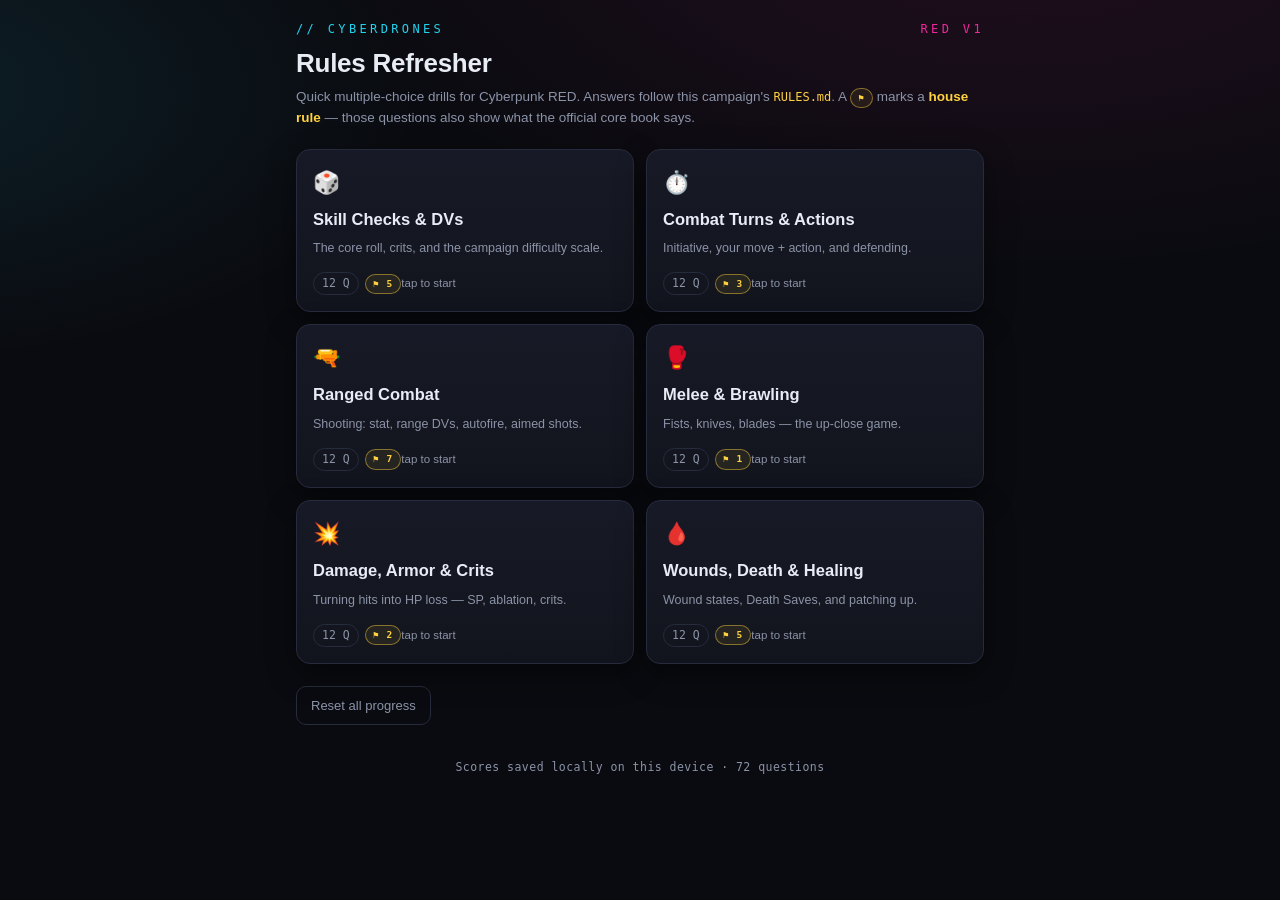
==== rules-refresher/index.html @ 3618ac11 "Add Cyberpunk RED rules refresher quiz; annotate RULES.md with official vs house rules - New rules-r" ====
<!DOCTYPE html>
<html lang="en">
<head>
<meta charset="utf-8">
<meta name="viewport" content="width=device-width, initial-scale=1, viewport-fit=cover">
<title>Cyberdrones — RED Rules Refresher</title>
<style>
  :root{
    --bg:#0a0b10; --panel:#12141d; --panel2:#171a26; --ink:#e8ecf4;
    --dim:#8b93a7; --line:#262b3d; --cyan:#22d3ee; --mag:#f0289b;
    --yellow:#ffd23f; --green:#33e39f; --red:#ff5470;
    --shadow:0 10px 30px rgba(0,0,0,.45);
  }
  *{box-sizing:border-box}
  html,body{margin:0;padding:0}
  body{
    background:
      radial-gradient(1200px 600px at 80% -10%, rgba(240,40,155,.10), transparent 60%),
      radial-gradient(1000px 500px at -10% 10%, rgba(34,211,238,.10), transparent 55%),
      var(--bg);
    color:var(--ink);
    font-family:-apple-system,BlinkMacSystemFont,"Segoe UI",Roboto,Helvetica,Arial,sans-serif;
    line-height:1.5; -webkit-font-smoothing:antialiased;
    min-height:100vh;
    padding:env(safe-area-inset-top) env(safe-area-inset-right) env(safe-area-inset-bottom) env(safe-area-inset-left);
  }
  .wrap{max-width:720px;margin:0 auto;padding:20px 16px 48px}
  header.top{display:flex;align-items:baseline;justify-content:space-between;gap:12px;margin-bottom:6px}
  .brand{font-family:"SF Mono",ui-monospace,Menlo,Consolas,monospace;
    font-size:12px;letter-spacing:.28em;text-transform:uppercase;color:var(--cyan)}
  h1{font-size:26px;margin:2px 0 4px;letter-spacing:-.01em}
  .sub{color:var(--dim);font-size:13.5px;margin:0 0 20px}
  .sub code{color:var(--yellow);font-family:"SF Mono",ui-monospace,Menlo,monospace;font-size:12px}

  /* category grid */
  .grid{display:grid;grid-template-columns:1fr 1fr;gap:12px}
  @media (max-width:520px){.grid{grid-template-columns:1fr}}
  .card{
    background:linear-gradient(180deg,var(--panel2),var(--panel));
    border:1px solid var(--line);border-radius:14px;padding:16px;
    cursor:pointer;text-align:left;color:inherit;font:inherit;
    transition:border-color .15s ease, transform .06s ease;
    display:flex;flex-direction:column;gap:8px;box-shadow:var(--shadow);
    position:relative;overflow:hidden;
  }
  .card:hover{border-color:var(--cyan)}
  .card:active{transform:translateY(1px)}
  .card .em{font-size:22px}
  .card h3{margin:0;font-size:16.5px}
  .card p{margin:0;color:var(--dim);font-size:12.5px}
  .card .meta{margin-top:auto;display:flex;align-items:center;justify-content:space-between;
    font-size:11.5px;color:var(--dim);padding-top:6px}
  .badge{font-family:"SF Mono",ui-monospace,Menlo,monospace;padding:2px 8px;border-radius:999px;
    border:1px solid var(--line);color:var(--dim)}
  .badge.good{color:var(--green);border-color:rgba(51,227,159,.4)}
  .badge.mid{color:var(--yellow);border-color:rgba(255,210,63,.4)}
  .badge.low{color:var(--red);border-color:rgba(255,84,112,.4)}

  .rowbtns{display:flex;gap:10px;flex-wrap:wrap;margin-top:22px}
  button.ghost{
    background:transparent;border:1px solid var(--line);color:var(--dim);
    padding:9px 14px;border-radius:10px;font:inherit;font-size:13px;cursor:pointer}
  button.ghost:hover{border-color:var(--red);color:var(--red)}

  /* quiz */
  .qbar{display:flex;align-items:center;gap:12px;margin-bottom:14px}
  .back{background:transparent;border:1px solid var(--line);color:var(--dim);
    border-radius:10px;padding:7px 12px;font:inherit;font-size:13px;cursor:pointer}
  .back:hover{border-color:var(--cyan);color:var(--cyan)}
  .progress{flex:1;height:8px;background:var(--panel);border:1px solid var(--line);
    border-radius:999px;overflow:hidden}
  .progress > i{display:block;height:100%;width:0;
    background:linear-gradient(90deg,var(--cyan),var(--mag));transition:width .25s ease}
  .count{font-family:"SF Mono",ui-monospace,Menlo,monospace;font-size:12px;color:var(--dim);min-width:44px;text-align:right}

  .qcat{font-family:"SF Mono",ui-monospace,Menlo,monospace;font-size:11px;letter-spacing:.2em;
    text-transform:uppercase;color:var(--mag);margin-bottom:8px}
  .qtext{font-size:19px;font-weight:600;margin:0 0 18px;line-height:1.4}
  .hr-badge{display:inline-flex;align-items:center;gap:5px;font-family:"SF Mono",ui-monospace,Menlo,monospace;
    font-size:10.5px;letter-spacing:.12em;text-transform:uppercase;color:var(--yellow);
    border:1px solid rgba(255,210,63,.45);background:rgba(255,210,63,.08);
    padding:3px 9px;border-radius:999px;margin:0 0 14px;font-weight:700}
  .hr-badge.mini{font-size:9.5px;padding:2px 7px;margin:0}

  .choices{display:flex;flex-direction:column;gap:10px}
  .choice{
    background:var(--panel);border:1px solid var(--line);border-radius:12px;
    padding:14px 16px;font:inherit;font-size:15px;color:var(--ink);text-align:left;
    cursor:pointer;display:flex;gap:12px;align-items:flex-start;
    transition:border-color .12s ease,background .12s ease}
  .choice:hover:not(:disabled){border-color:var(--cyan)}
  .choice:disabled{cursor:default}
  .choice .key{font-family:"SF Mono",ui-monospace,Menlo,monospace;font-size:13px;color:var(--dim);
    border:1px solid var(--line);border-radius:6px;min-width:24px;height:24px;
    display:flex;align-items:center;justify-content:center;flex:none;margin-top:1px}
  .choice.correct{border-color:var(--green);background:rgba(51,227,159,.10)}
  .choice.correct .key{border-color:var(--green);color:var(--green)}
  .choice.wrong{border-color:var(--red);background:rgba(255,84,112,.10)}
  .choice.wrong .key{border-color:var(--red);color:var(--red)}
  .choice.correct .mark,.choice.wrong .mark{margin-left:auto;font-weight:700}
  .choice.correct .mark{color:var(--green)}
  .choice.wrong .mark{color:var(--red)}

  .why{margin-top:16px;border:1px solid var(--line);border-left:3px solid var(--cyan);
    background:var(--panel);border-radius:10px;padding:13px 15px;font-size:14px;
    opacity:0;max-height:0;overflow:hidden;transition:opacity .2s ease}
  .why.show{opacity:1;max-height:400px}
  .why b{color:var(--cyan);font-family:"SF Mono",ui-monospace,Menlo,monospace;
    font-size:11px;letter-spacing:.16em;text-transform:uppercase;display:block;margin-bottom:4px}
  .why.miss{border-left-color:var(--red)}
  .why.miss b{color:var(--red)}
  .why .official{display:block;margin-top:10px;padding-top:10px;border-top:1px dashed var(--line);
    color:var(--dim);font-size:13px}
  .why .official b{display:inline;color:var(--yellow);font-family:"SF Mono",ui-monospace,Menlo,monospace;
    font-size:11px;letter-spacing:.12em;text-transform:uppercase;margin:0}
  .why .official b::before{content:"📖 "}

  .next{margin-top:18px;display:flex;justify-content:flex-end}
  .next button{background:linear-gradient(90deg,var(--cyan),var(--mag));border:none;color:#04060a;
    font:inherit;font-weight:700;font-size:15px;padding:12px 22px;border-radius:11px;cursor:pointer;
    opacity:0;pointer-events:none;transition:opacity .2s ease}
  .next button.show{opacity:1;pointer-events:auto}

  /* results */
  .result{text-align:center;padding:24px 8px}
  .score{font-family:"SF Mono",ui-monospace,Menlo,monospace;font-size:64px;font-weight:700;
    line-height:1;margin:10px 0}
  .score small{font-size:24px;color:var(--dim)}
  .verdict{font-size:18px;margin:6px 0 4px}
  .resnote{color:var(--dim);font-size:13.5px;margin-bottom:22px}
  .result .rowbtns{justify-content:center}
  .result button.primary{background:linear-gradient(90deg,var(--cyan),var(--mag));border:none;
    color:#04060a;font-weight:700}
  footer{color:var(--dim);font-size:11.5px;text-align:center;margin-top:34px;
    font-family:"SF Mono",ui-monospace,Menlo,monospace;letter-spacing:.04em}
</style>
</head>
<body>
<div class="wrap" id="app"></div>

<script>
/* ============================================================
   Cyberpunk RED — Rules Refresher
   All answers sourced from this repo's RULES.md (the campaign's
   house-ruled quick reference), NOT the official core book.
   Where the table differs from the book, the reasoning says so.
   ============================================================ */

const QUIZ = [
  {
    id:"skills", name:"Skill Checks & DVs", em:"🎲",
    blurb:"The core roll, crits, and the campaign difficulty scale.",
    questions:[
      {q:"What's the core formula for a skill check?",
       choices:["1d10 + STAT + SKILL vs. DV","1d20 + SKILL vs. DV","2d6 + STAT vs. DV","1d10 × SKILL vs. DV"],
       answer:0, why:"Every non-combat check is 1d10 plus the relevant STAT plus the SKILL, compared to a target Difficulty Value."},
      {q:"You roll a natural 10 on the d10. What happens?",
       choices:["Roll another d10 and ADD it (it can keep chaining)","Auto-success, stop rolling","Roll another d10 and take the higher","Nothing special — 10 is just 10"],
       answer:0, why:"A natural 10 explodes: roll again and add. If that's also a 10, keep going."},
      {q:"You roll a natural 1 on the d10. What happens?",
       choices:["Roll another d10 and SUBTRACT it (a critical failure)","Auto-fail, no matter the total","Reroll the whole check","Roll another d10 and add it"],
       answer:0, why:"A natural 1 is a critical failure: roll again and subtract. It also chains on another 1."},
      {q:"In this campaign, what DV is a routine professional / 'Standard' task?",
       choices:["13","9","15","11"],
       answer:0, why:"The campaign scale puts Standard at DV 13 (awareness in a crowd, a routine pro task).", house:true, official:"Book ladder: 13 Everyday · 15 Difficult · 17 Professional · 21 Heroic · 24 Incredible. This table uses its own compressed 11–19 scale (13/15/17 happen to line up)."},
      {q:"What DV does the campaign use for an 'Easy' task like hailing a cab?",
       choices:["11","9","13","10"],
       answer:0, why:"Easy is DV 11 on the campaign scale (the book's ladder is different — this table starts at 11).", house:true, official:"Book ladder: 13 Everyday · 15 Difficult · 17 Professional · 21 Heroic · 24 Incredible. There is no DV 11 in the book — this table's 11–19 scale is house."},
      {q:"'Very Hard' — spotting the Arasaka logo in dim light — is what DV?",
       choices:["19","17","21","20"],
       answer:0, why:"The campaign tops its everyday ladder at DV 19 = Very Hard.", house:true, official:"Book's hard tiers are higher: Heroic 21, Incredible 24. This table caps its ladder at 19."},
      {q:"Hacking a panel under pressure or a hard negotiation is 'Difficult'. What DV?",
       choices:["15","13","17","14"],
       answer:0, why:"Difficult tasks sit at DV 15 on the campaign scale.", house:true, official:"15 = Difficult in the book too — same value, part of the 13/15/17/21/24 ladder."},
      {q:"On an opposed check that ends in a tie, who wins?",
       choices:["The defender","The attacker","Re-roll","Whoever has the higher STAT"],
       answer:0, why:"Both sides roll, highest total wins, and ties go to the defender."},
      {q:"DV 17 on the campaign scale represents which difficulty?",
       choices:["Hard","Difficult","Very Hard","Standard"],
       answer:0, why:"17 = Hard (cross a collapsing rooftop, talk an exec into a real concession).", house:true, official:"The book calls DV 17 Professional. This table renames the tiers (Easy→Very Hard, 11–19)."},
      {q:"Does the exploding 10 only happen once?",
       choices:["No — a 10 on the bonus die explodes again, chaining","Yes, only the first 10 counts","Only if your skill is 10+","Only on combat rolls"],
       answer:0, why:"Both the +10 (success) and −1 (failure) chains keep going as long as you keep rolling the trigger number."},
      {q:"How many dice do you physically roll for the base of a check (before crits)?",
       choices:["One d10","Two d10","One d6","One d20"],
       answer:0, why:"It's a single d10 added to STAT + SKILL. Extra dice only appear on a natural 10 or 1."},
      {q:"On an opposed check with no ties, who wins?",
       choices:["Highest total wins","Lowest total wins","Attacker always","Defender always"],
       answer:0, why:"Opposed = both roll their full 1d10 + STAT + SKILL; the higher total takes it."}
    ]
  },
  {
    id:"turns", name:"Combat Turns & Actions", em:"⏱️",
    blurb:"Initiative, your move + action, and defending.",
    questions:[
      {q:"What do you roll for Initiative?",
       choices:["1d10 + REF (no skill)","1d10 + REF + a combat skill","1d10 + DEX","1d20 + REF"],
       answer:0, why:"Initiative is 1d10 + REF only — no skill bonus is added."},
      {q:"Is a skill added to your Initiative roll?",
       choices:["No","Yes, your best combat skill","Yes, Evasion","Only if you have a Sandevistan"],
       answer:0, why:"Just the raw REF stat plus the die. Cyberware like Kerenzikov can add a flat bonus, but no skill."},
      {q:"When is Initiative rolled?",
       choices:["Once at the start of combat; the order holds","Every round","Only when someone new joins","At the end of each round"],
       answer:0, why:"Roll once at combat start and keep that order for the whole fight."},
      {q:"On a normal turn, what do you get?",
       choices:["A Move (up to your MOVE in meters) + 1 Action","Two Actions","1 Action only","Unlimited moves + 1 Action"],
       answer:0, why:"Standard turn = move up to your MOVE stat in meters, plus one Action such as an attack.", house:true, official:"By the book a Move Action covers MOVE ×2 metres (running = a second move, MOVE ×4). This table uses MOVE metres, run = ×2 — about half book speed."},
      {q:"You want to run flat-out this turn. What do you give up?",
       choices:["Your Action — Move ×2 means no action","Nothing, you can still attack","Your next turn","Half your armor"],
       answer:0, why:"Running is Move ×2 and uses your whole turn — no Action."},
      {q:"How far can you move on a normal turn?",
       choices:["Up to your MOVE stat in meters","Up to MOVE ×2 meters","Exactly 6 meters","Up to your BODY in meters"],
       answer:0, why:"A normal move is up to MOVE meters. Doubling it (running) costs your Action.", house:true, official:"By the book a Move Action is MOVE ×2 metres, and running (a second move) is MOVE ×4. This table halves that."},
      {q:"Which of these uses up your one Action for the turn?",
       choices:["Making an attack","Breathing","Standing still","Being in cover"],
       answer:0, why:"Attacks, reloads, drawing a weapon, aimed shots, skill use, etc. each take your Action."},
      {q:"To dodge a ranged attack, what do you roll?",
       choices:["1d10 + DEX + Evasion vs. the attacker's roll","1d10 + REF vs. DV 15","1d10 + BODY + armor","You can't dodge bullets"],
       answer:0, why:"Dodging ranged fire is an opposed 1d10 + DEX + Evasion against the shooter's attack total.", house:true, official:"By the book only characters with REF 8+ can Evade ranged fire at all. The DEX + Evasion roll itself is book-correct."},
      {q:"Do most NPCs bother dodging incoming fire?",
       choices:["No — they take the hit and rely on armor","Yes, always","Only bosses","Only if unarmored"],
       answer:0, why:"By convention most NPCs eat the shot and let their SP soak it, saving dodges for named threats."},
      {q:"To block or parry a melee attack, what do you roll?",
       choices:["1d10 + DEX + Melee or Brawling vs. the attacker","1d10 + REF + Evasion","1d10 + BODY","1d10 + WILL"],
       answer:0, why:"Melee defense is an opposed 1d10 + DEX + Melee (or Brawling) against the attacker's roll."},
      {q:"Can you Move ×2 (run) and also make an attack the same turn?",
       choices:["No","Yes","Only with a pistol","Only if you rolled a 10 on initiative"],
       answer:0, why:"Running is the whole turn. Attacking needs your Action, which running consumes."},
      {q:"An aimed shot is taken as…",
       choices:["Your Action, at −8 to the roll","A free bonus each turn","Two Actions","Your Move"],
       answer:0, why:"An aimed shot uses your Action and takes a −8 penalty in exchange for choosing the hit location."}
    ]
  },
  {
    id:"ranged", name:"Ranged Combat", em:"🔫",
    blurb:"Shooting: stat, range DVs, autofire, aimed shots.",
    questions:[
      {q:"What's the ranged attack roll?",
       choices:["1d10 + REF + Weapon Skill","1d10 + DEX + Weapon Skill","1d10 + BODY + Weapon Skill","1d10 + REF only"],
       answer:0, why:"Ranged attacks use 1d10 + REF + the relevant weapon skill (Handgun, Shoulder Arms, etc.)."},
      {q:"Which stat drives ranged attacks?",
       choices:["REF","DEX","BODY","COOL"],
       answer:0, why:"Reflexes (REF) is the shooting stat. DEX is for melee — don't mix them up."},
      {q:"If the target isn't dodging, what do you roll against?",
       choices:["A DV set by the range to the target","Always DV 15","Their BODY","Their armor SP"],
       answer:0, why:"An undodged shot is vs. a range-based DV; a dodging target instead makes an opposed Evasion roll."},
      {q:"Close range (≤6m) — what's the to-hit DV?",
       choices:["13","11","15","9"],
       answer:0, why:"Point-blank / Close is DV 13 on the campaign's simplified range table.", house:true, official:"The book sets range DVs from a table per weapon type, so a rifle and a pistol differ. This flat 13/15/20/25 table is a house simplification (it roughly matches a pistol)."},
      {q:"Medium range (≤25m) — what's the DV?",
       choices:["15","13","17","20"],
       answer:0, why:"Medium range is DV 15.", house:true, official:"Book range DVs come from a per-weapon table, not one flat scale. This 13/15/20/25 table is a house stand-in (≈ a pistol)."},
      {q:"Long range (≤50m) — what's the DV?",
       choices:["20","15","17","25"],
       answer:0, why:"Long range jumps to DV 20; beyond 50m (Extreme) it's 25.", house:true, official:"Book range DVs vary by weapon (a rifle stays easier at long range than a pistol). This flat table is a house simplification."},
      {q:"What's the penalty for taking an aimed shot?",
       choices:["−8 to the roll","−4 to the roll","−2 to the roll","No penalty"],
       answer:0, why:"Aiming costs −8, the trade for choosing where you hit (usually the head)."},
      {q:"What does an aimed shot let you do?",
       choices:["Choose the hit location","Ignore all armor","Attack twice","Add +5 damage automatically"],
       answer:0, why:"It lets you pick the location — commonly the head, which doubles damage after head armor."},
      {q:"What's the base DV to land an autofire attack?",
       choices:["17","13","15","19"],
       answer:0, why:"Autofire is harder — DV 17 base to hit.", house:true, official:"Book autofire uses the Autofire skill vs the normal range DV — there is no flat DV 17 and no choosing a ROF."},
      {q:"How much damage does autofire typically deal?",
       choices:["ROF × 2d6","Flat 2d6","5d6 always","ROF × 1d6"],
       answer:0, why:"Pick a ROF of 2–4; typical autofire damage is ROF × 2d6 (or the weapon's spec).", house:true, official:"Book autofire damage = 2d6 × how much you beat the DV, capped at the gun's rating (SMG ×3, AR ×4), range ≤25m. Not ROF × 2d6."},
      {q:"Suppressive fire forces targets in the area to…",
       choices:["Make an Evasion check (DV 15) or take 2d6 and stay in cover","Fall prone automatically","Lose their next turn","Drop their weapon"],
       answer:0, why:"Everyone in the 25m zone rolls Evasion DV 15 — fail and they take 2d6 and must stay pinned in cover.", house:true, official:"Book suppressive fire deals no damage: an 8×8m zone (Full Action + 10 rounds); acting inside it other than moving in cover gives −2."},
      {q:"A target behind heavy cover (a wall or engine block) gets…",
       choices:["+4 to their defense","+2 to their defense","No benefit","Half damage only"],
       answer:0, why:"Heavy cover adds +4; light cover (a car door, a chair) adds +2.", house:true, official:"Book cover has no flat bonus — it has its own HP and gets shot away; you're safe until it's destroyed. The +2/+4 is a house stand-in."}
    ]
  },
  {
    id:"melee", name:"Melee & Brawling", em:"🥊",
    blurb:"Fists, knives, blades — the up-close game.",
    questions:[
      {q:"What's the melee / brawling attack roll?",
       choices:["1d10 + DEX + Melee Weapon or Brawling","1d10 + REF + Brawling","1d10 + BODY + Brawling","1d10 + DEX only"],
       answer:0, why:"Up close you use 1d10 + DEX + Melee Weapon (armed) or Brawling (unarmed)."},
      {q:"Which stat powers a brawling attack?",
       choices:["DEX","REF","BODY","WILL"],
       answer:0, why:"Melee and brawling run off DEX. REF is only for ranged — a common mix-up."},
      {q:"A melee attack is resolved against…",
       choices:["The defender's Evasion or Block roll","A flat DV 15","The defender's armor SP","The defender's BODY"],
       answer:0, why:"Melee is opposed: your attack vs. the defender's dodge (Evasion) or block/parry."},
      {q:"How much damage does a heavy melee weapon (sword, axe) do?",
       choices:["3d6","2d6","1d6","5d6"],
       answer:0, why:"Heavy melee lands 3d6 — same as a Heavy Pistol."},
      {q:"A combat knife / light melee weapon does how much?",
       choices:["1d6","2d6","3d6","1d10"],
       answer:0, why:"Light melee (knives) is 1d6."},
      {q:"'Big Knux' brawling boosters bump unarmed damage to…",
       choices:["2d6","1d6","3d6","4d6"],
       answer:0, why:"Big Knux (and similar cyber-knuckles) raise brawling damage to 2d6."},
      {q:"Which stat does NOT go into a brawling attack?",
       choices:["REF","DEX","The Brawling skill","1d10"],
       answer:0, why:"Brawling is DEX + Brawling + 1d10. REF belongs to ranged attacks."},
      {q:"You attack an enemy who is prone (on the ground) in melee. What happens to your roll?",
       choices:["It's harder — attacker takes +2 to the DV","It's easier — you get +2","No change","You auto-hit"],
       answer:0, why:"A prone target is +2 to the melee DV (harder to hit). At range, though, prone helps the defender."},
      {q:"Can a melee/brawling hit cause a Critical Injury?",
       choices:["Yes — the same damage-dice trigger applies","No, only guns crit","Only with a sword","Only on a natural 10"],
       answer:0, why:"Any damage roll — melee included — can trigger a Critical Injury via matching dice.", house:true, official:"Book: a crit still needs two or more 6s (which also add +5 damage). This table uses any matching pair and drops the +5 — melee and ranged alike."},
      {q:"On an opposed melee roll that ties, who comes out ahead?",
       choices:["The defender — the blow doesn't land","The attacker","Both take damage","Re-roll"],
       answer:0, why:"Ties favor the defender, so a tied attack simply misses."},
      {q:"Can Brawling be used to block an incoming punch, not just throw one?",
       choices:["Yes — block/parry uses Melee or Brawling","No, only Evasion blocks","Only Martial Arts blocks","Only if you're armed"],
       answer:0, why:"The same Melee/Brawling skill covers both attacking and parrying in a melee."},
      {q:"When would you use REF instead of DEX in a fight?",
       choices:["For ranged attacks and Initiative","Never in combat","For melee damage","For blocking"],
       answer:0, why:"REF handles shooting and Initiative; DEX handles hand-to-hand. Keep the two lanes straight."}
    ]
  },
  {
    id:"damage", name:"Damage, Armor & Crits", em:"💥",
    blurb:"Turning hits into HP loss — SP, ablation, crits.",
    questions:[
      {q:"After rolling weapon dice, what's the next step?",
       choices:["Subtract the target's SP; the rest is HP loss","Subtract the target's BODY","Halve the damage","Roll to confirm the hit"],
       answer:0, why:"Damage − Stopping Power at that location = HP lost. Armor soaks first."},
      {q:"What does 'SP' stand for?",
       choices:["Stopping Power","Structural Points","Shield Power","Skill Points"],
       answer:0, why:"SP = Stopping Power, the armor value you subtract from incoming damage."},
      {q:"What is armor ablation?",
       choices:["Each hit that goes through drops that armor's SP by 1","Armor gains SP over time","Armor is destroyed after one hit","SP doubles when hit"],
       answer:0, why:"Every hit that penetrates ablates the armor by 1 SP, so it wears down over a firefight."},
      {q:"In THIS campaign, what triggers a Critical Injury on a damage roll?",
       choices:["Any two dice showing the same number (matching dice)","Two or more 6s specifically","Rolling max on every die","A natural 10 to hit"],
       answer:0, why:"House rule: any two matching damage dice trigger a Critical Injury. (The core book uses two 6s — this table doesn't.)", house:true, official:"Book: two or more 6s → Critical Injury AND +5 damage straight to HP (ignoring armor). We use any matching pair and drop the +5."},
      {q:"A headshot's damage is…",
       choices:["Doubled, after head armor is subtracted","Doubled, before armor","Tripled","+5 flat"],
       answer:0, why:"Apply head SP first, then double the remaining damage."},
      {q:"Armor-Piercing ammo does what to the target's SP?",
       choices:["Halves it for that hit","Ignores it completely","Doubles the damage","Nothing — it just looks cool"],
       answer:0, why:"AP rounds halve the target's SP for that hit (and typically ablate as normal)."},
      {q:"You roll a natural 10 on your to-hit roll (a Critical Hit). What's the bonus?",
       choices:["Roll a second d10 and ADD it to the damage roll","Double the whole damage","+5 damage flat","Ignore armor"],
       answer:0, why:"A crit hit adds an extra d10 to damage — and if that d10 is a 10, it keeps exploding.", house:true, official:"Book: RED has no bonus-damage crit. A natural 10 explodes the attack ROLL (not damage). The only bonus damage in the book is the +5 from a two-6s Critical Injury."},
      {q:"A Very Heavy Pistol deals how much damage?",
       choices:["4d6","3d6","2d6","5d6"],
       answer:0, why:"Very Heavy Pistol = 4d6 (Fredrik's Pop-up arm territory)."},
      {q:"A standard Heavy Pistol deals…",
       choices:["3d6","2d6","4d6","1d6"],
       answer:0, why:"Heavy Pistol = 3d6. Medium is 2d6, Very Heavy is 4d6."},
      {q:"An Assault Rifle's single-shot damage is…",
       choices:["5d6","3d6","4d6","2d6"],
       answer:0, why:"Assault Rifle = 5d6 (same as a shotgun slug or sniper), with autofire up to ROF 4."},
      {q:"A frag grenade does how much, and over what area?",
       choices:["6d6 in an 8m radius","3d6 in a 5m radius","5d6, single target","4d6 in a 10m radius"],
       answer:0, why:"Frag grenade = 6d6 to everyone in an 8m radius."},
      {q:"A Medium Pistol deals how much damage?",
       choices:["2d6","1d6","3d6","4d6"],
       answer:0, why:"Medium Pistol = 2d6; Light Pistol is 1d6."}
    ]
  },
  {
    id:"wounds", name:"Wounds, Death & Healing", em:"🩸",
    blurb:"Wound states, Death Saves, and patching up.",
    questions:[
      {q:"You drop to half your max HP or below. What state are you in?",
       choices:["Seriously Wounded","Lightly Wounded","Mortally Wounded","Fine"],
       answer:0, why:"At or below half HP you're Seriously Wounded."},
      {q:"What's the mechanical penalty for being Seriously Wounded?",
       choices:["−2 to all rolls","−4 to all rolls","Half MOVE only","No penalty, just narrative"],
       answer:0, why:"Seriously Wounded is a flat −2 to all rolls. A Pain Editor ignores it."},
      {q:"You hit 0 HP or below. What now?",
       choices:["Mortally Wounded — unconscious, begin Death Saves","You die instantly","Seriously Wounded","You keep fighting at −2"],
       answer:0, why:"0 or below = Mortally Wounded: you're down and start rolling Death Saves each round.", house:true, official:"Book: a Mortally Wounded character isn't unconscious — they can still act, at −4 to all Checks and −6 MOVE, and take an automatic Critical Injury if hit again."},
      {q:"What penalty do you take while merely Lightly Wounded (above half HP)?",
       choices:["None","−1 to all rolls","−2 to all rolls","Half MOVE"],
       answer:0, why:"Lightly Wounded carries no penalty — the −2 only kicks in once you're Seriously Wounded."},
      {q:"How is a Death Save resolved?",
       choices:["Roll 1d10; if d10 + cumulative penalty ≤ BODY, you stabilize","Roll 1d10 vs DV 15","Roll under your WILL","Roll 2d6 vs BODY"],
       answer:0, why:"Roll 1d10 and add the running penalty; if the total is ≤ your BODY you hold on this round.", house:true, official:"Book: roll UNDER your BODY (a natural 10 always fails). Passing means you survive that round and can still act — you're not yet stabilized; that's a separate First Aid/Paramedic check at DV 15."},
      {q:"How does the Death Save penalty change over time?",
       choices:["Starts at 0, +1 for each prior save attempt","Stays at 0","+2 each round","Equals your missing HP"],
       answer:0, why:"The penalty climbs by 1 every save, so surviving gets harder the longer you're down."},
      {q:"What stops a character from having to keep rolling Death Saves?",
       choices:["A successful First Aid (DV 13) or MedTech (DV 15) to stabilize them","Waiting one full round","Any healing item","Nothing — they roll until combat ends"],
       answer:0, why:"Stabilizing (First Aid DV 13 or MedTech DV 15) ends the Death Saves.", house:true, official:"Book: stabilizing is First Aid OR Paramedic at DV 15 (our DV 13 is a house discount). One success ends the saves and leaves you at 1 HP."},
      {q:"First Aid (TECH, DV 13) restores how much HP?",
       choices:["1d6 HP per scene","2d6 HP per scene","Full HP","1d6 per round"],
       answer:0, why:"First Aid heals 1d6 HP, once per character per scene.", house:true, official:"Book: First Aid only stabilizes — it restores 0 HP. Lost HP comes back via rest (BODY/day) or a Medtech's surgery. The 1d6/scene heal is a house shortcut."},
      {q:"MedTech / Paramedic (TECH, DV 15) does what First Aid can't?",
       choices:["Heals 2d6 and also stabilizes Death Saves","Heals 1d6 only","Nothing extra","Restores all HP instantly"],
       answer:0, why:"MedTech heals 2d6 per scene and can stabilize a dying character.", house:true, official:"Book: a Medtech stabilizes and heals via Surgery over downtime, not a flat 2d6/scene. The per-scene heal is a house shortcut."},
      {q:"How much does a full day of natural rest restore?",
       choices:["HP equal to your BODY per day","1d6 per day","Half your max HP","Nothing without a medic"],
       answer:0, why:"Full rest heals BODY HP per day, and it stacks across days."},
      {q:"Which cyberware lets you ignore the Seriously Wounded penalty?",
       choices:["Pain Editor","Kerenzikov","Sandevistan","Subdermal Armor"],
       answer:0, why:"A Pain Editor shrugs off the −2 from being Seriously Wounded."},
      {q:"When do you make a Death Save?",
       choices:["Each round while at 0 HP or below","Once, when you drop","Only at the end of combat","Every time you're hit"],
       answer:0, why:"You roll a Death Save every round you remain at 0 HP or lower."}
    ]
  }
];

/* ---------------- storage ---------------- */
const LS_KEY = "cdr_quiz_v1";
function loadStats(){ try{ return JSON.parse(localStorage.getItem(LS_KEY)) || {}; }catch(e){ return {}; } }
function saveStats(s){ try{ localStorage.setItem(LS_KEY, JSON.stringify(s)); }catch(e){} }
function recordResult(catId, correct, total){
  const s = loadStats();
  const pct = Math.round(100*correct/total);
  const prev = s[catId] || {best:0, attempts:0};
  s[catId] = { best: Math.max(prev.best, pct), lastPct: pct, attempts: (prev.attempts||0)+1, total };
  saveStats(s);
}

/* ---------------- helpers ---------------- */
function shuffle(arr){
  const a = arr.slice();
  for(let i=a.length-1;i>0;i--){ const j=Math.floor(Math.random()*(i+1)); [a[i],a[j]]=[a[j],a[i]]; }
  return a;
}
const KEYS = ["A","B","C","D","E"];
const app = document.getElementById("app");

/* ---------------- screens ---------------- */
function renderHome(){
  const stats = loadStats();
  const cards = QUIZ.map(cat=>{
    const st = stats[cat.id];
    let badge = `<span class="badge">${cat.questions.length} Q</span>`;
    if(st){
      const cls = st.best>=80 ? "good" : st.best>=50 ? "mid" : "low";
      badge = `<span class="badge ${cls}">Best ${st.best}%</span>`;
    }
    const hr = cat.questions.filter(q=>q.house).length;
    const hrTag = hr ? `<span class="hr-badge mini">⚑ ${hr}</span>` : '';
    return `<button class="card" data-cat="${cat.id}">
      <span class="em">${cat.em}</span>
      <h3>${cat.name}</h3>
      <p>${cat.blurb}</p>
      <span class="meta"><span style="display:flex;gap:6px;align-items:center">${badge}${hrTag}</span><span>${st? "tap to retry":"tap to start"}</span></span>
    </button>`;
  }).join("");

  app.innerHTML = `
    <header class="top">
      <span class="brand">// Cyberdrones</span>
      <span class="brand" style="color:var(--mag)">RED v1</span>
    </header>
    <h1>Rules Refresher</h1>
    <p class="sub">Quick multiple-choice drills for Cyberpunk&nbsp;RED. Answers follow this campaign's <code>RULES.md</code>. A <span class="hr-badge mini">⚑</span> marks a <b style="color:var(--yellow);font-weight:600">house rule</b> — those questions also show what the official core book says.</p>
    <div class="grid">${cards}</div>
    <div class="rowbtns">
      <button class="ghost" id="reset">Reset all progress</button>
    </div>
    <footer>Scores saved locally on this device · ${QUIZ.reduce((n,c)=>n+c.questions.length,0)} questions</footer>
  `;
  app.querySelectorAll(".card").forEach(b=>b.onclick=()=>startQuiz(b.dataset.cat));
  app.querySelector("#reset").onclick=()=>{
    if(confirm("Clear all saved scores on this device?")){ saveStats({}); renderHome(); }
  };
  window.scrollTo(0,0);
}

let session = null; // {cat, order:[{q, choices:[{text,correct}]}], idx, score, answered}

function startQuiz(catId){
  const cat = QUIZ.find(c=>c.id===catId);
  const order = shuffle(cat.questions).map(item=>{
    const choices = shuffle(item.choices.map((text,i)=>({text, correct:i===item.answer})));
    return { q:item.q, why:item.why, choices, house:!!item.house, official:item.official||"" };
  });
  session = { cat, order, idx:0, score:0, answered:false };
  renderQuestion();
}

function renderQuestion(){
  const {cat, order, idx, score} = session;
  const item = order[idx];
  session.answered = false;
  const pct = Math.round(100*idx/order.length);

  app.innerHTML = `
    <div class="qbar">
      <button class="back" id="back">← Menu</button>
      <div class="progress"><i style="width:${pct}%"></i></div>
      <span class="count">${idx+1}/${order.length}</span>
    </div>
    <div class="qcat">${cat.em} ${cat.name} · Score ${score}</div>
    ${item.house?'<div class="hr-badge">⚑ House Rule</div>':''}
    <h2 class="qtext">${item.q}</h2>
    <div class="choices">
      ${item.choices.map((c,i)=>`
        <button class="choice" data-i="${i}">
          <span class="key">${KEYS[i]}</span>
          <span class="txt">${c.text}</span>
        </button>`).join("")}
    </div>
    <div class="why" id="why"></div>
    <div class="next"><button id="next">${idx+1<order.length?"Next →":"See results →"}</button></div>
  `;
  app.querySelector("#back").onclick=()=>{ if(confirm("Leave this quiz? Progress in it won't be saved.")) renderHome(); };
  app.querySelectorAll(".choice").forEach(btn=>btn.onclick=()=>pickAnswer(btn));
  window.scrollTo(0,0);
}

function pickAnswer(btn){
  if(session.answered) return;
  session.answered = true;
  const item = session.order[session.idx];
  const chosen = item.choices[+btn.dataset.i];
  const buttons = app.querySelectorAll(".choice");

  buttons.forEach((b,i)=>{
    b.disabled = true;
    if(item.choices[i].correct){
      b.classList.add("correct");
      b.querySelector(".txt").insertAdjacentHTML("afterend",'<span class="mark">✓</span>');
    }
  });
  if(!chosen.correct){
    btn.classList.add("wrong");
    btn.querySelector(".txt").insertAdjacentHTML("afterend",'<span class="mark">✗</span>');
  } else {
    session.score++;
  }

  const why = app.querySelector("#why");
  why.className = "why show" + (chosen.correct? "" : " miss");
  const officialLine = item.official
    ? `<span class="official"><b>Official RED</b> ${item.official}</span>` : "";
  why.innerHTML = `<b>${chosen.correct?"Correct":"Why"}</b>${item.why}${officialLine}`;

  app.querySelector("#next").classList.add("show");
  app.querySelector("#next").onclick = nextQuestion;
}

function nextQuestion(){
  if(session.idx+1 < session.order.length){
    session.idx++;
    renderQuestion();
  } else {
    renderResults();
  }
}

function renderResults(){
  const {cat, order, score} = session;
  const total = order.length;
  const pct = Math.round(100*score/total);
  recordResult(cat.id, score, total);

  let verdict, note;
  if(pct>=90){ verdict="Chromed and dialed in."; note="You could run a table blindfolded."; }
  else if(pct>=70){ verdict="Solid. You know the beats."; note="A couple of edge cases to nail down."; }
  else if(pct>=50){ verdict="Rusty but functional."; note="Worth another pass before the next session."; }
  else { verdict="Flatlined. Time to re-read the sheet."; note="Run it again — this is how it sticks."; }

  const color = pct>=70?"var(--green)":pct>=50?"var(--yellow)":"var(--red)";
  app.innerHTML = `
    <div class="result">
      <div class="qcat" style="justify-content:center">${cat.em} ${cat.name}</div>
      <div class="score" style="color:${color}">${pct}<small>%</small></div>
      <div class="verdict">${verdict}</div>
      <div class="resnote">${score} of ${total} correct · ${note}</div>
      <div class="rowbtns">
        <button class="primary" id="retry" style="border:none;color:#04060a;font-weight:700;padding:11px 20px;border-radius:11px;cursor:pointer;font:inherit;font-size:15px">Try again</button>
        <button class="ghost" id="menu" style="color:var(--cyan);border-color:var(--line)">Back to menu</button>
      </div>
    </div>
  `;
  app.querySelector("#retry").onclick=()=>startQuiz(cat.id);
  app.querySelector("#menu").onclick=renderHome;
  window.scrollTo(0,0);
}

renderHome();
</script>
</body>
</html>
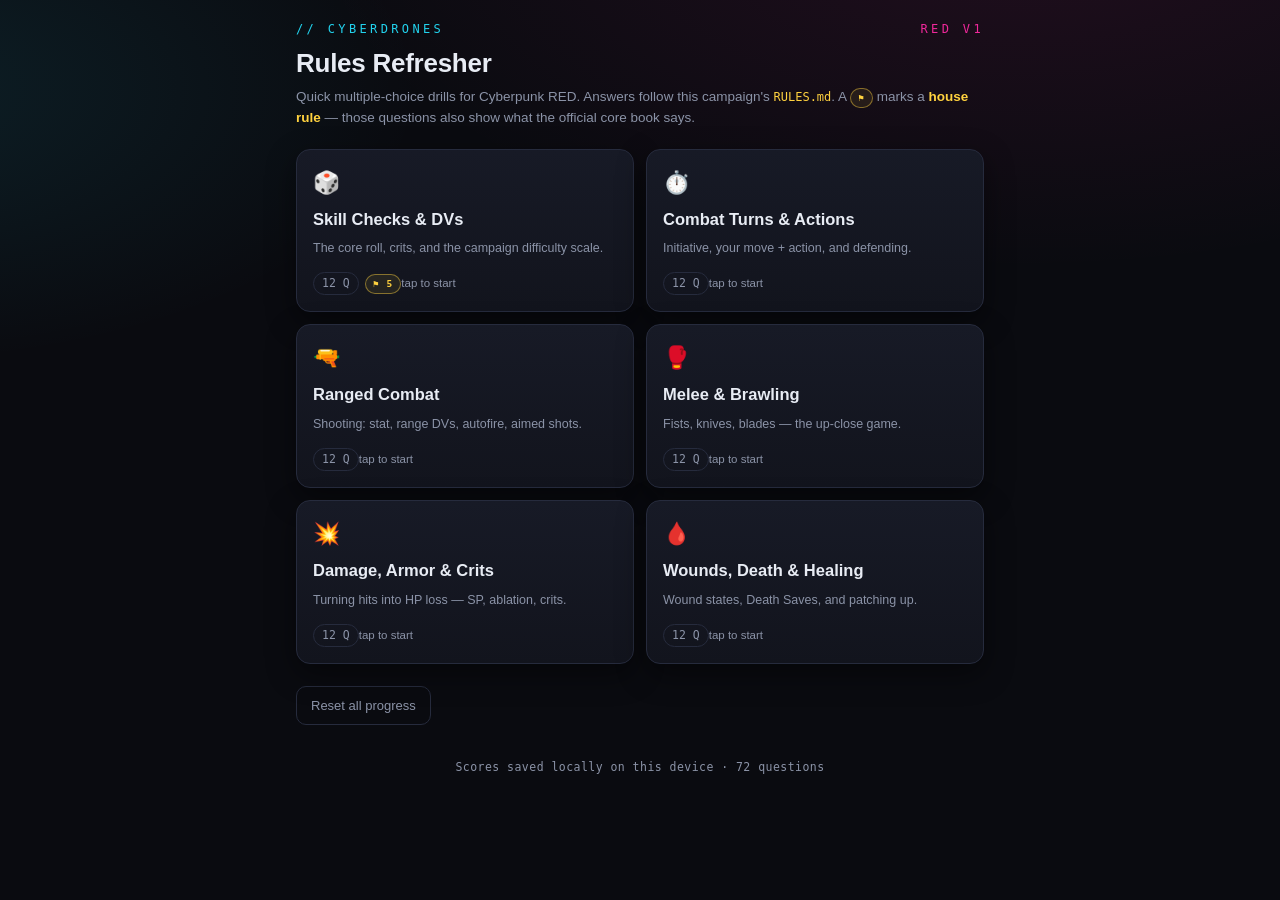
==== commit 3df05733: "Rules refresher + RULES.md: switch to official Cyberpunk RED rules, keep only DV ladder as house Mos" ====
--- a/rules-refresher/index.html
+++ b/rules-refresher/index.html
@@ -203,20 +203,20 @@
        choices:["Once at the start of combat; the order holds","Every round","Only when someone new joins","At the end of each round"],
        answer:0, why:"Roll once at combat start and keep that order for the whole fight."},
       {q:"On a normal turn, what do you get?",
-       choices:["A Move (up to your MOVE in meters) + 1 Action","Two Actions","1 Action only","Unlimited moves + 1 Action"],
-       answer:0, why:"Standard turn = move up to your MOVE stat in meters, plus one Action such as an attack.", house:true, official:"By the book a Move Action covers MOVE ×2 metres (running = a second move, MOVE ×4). This table uses MOVE metres, run = ×2 — about half book speed."},
+       choices:["A Move Action (up to MOVE ×2 metres) + 1 Action","Two Actions","1 Action only","Unlimited moves + 1 Action"],
+       answer:0, why:"Standard turn = one Move Action (up to MOVE ×2 metres) plus one Action such as an attack."},
       {q:"You want to run flat-out this turn. What do you give up?",
-       choices:["Your Action — Move ×2 means no action","Nothing, you can still attack","Your next turn","Half your armor"],
-       answer:0, why:"Running is Move ×2 and uses your whole turn — no Action."},
-      {q:"How far can you move on a normal turn?",
-       choices:["Up to your MOVE stat in meters","Up to MOVE ×2 meters","Exactly 6 meters","Up to your BODY in meters"],
-       answer:0, why:"A normal move is up to MOVE meters. Doubling it (running) costs your Action.", house:true, official:"By the book a Move Action is MOVE ×2 metres, and running (a second move) is MOVE ×4. This table halves that."},
+       choices:["Your Action — running is a second Move Action","Nothing, you can still attack","Your next turn","Half your armor"],
+       answer:0, why:"Running spends your Action on a second Move Action — you cover MOVE ×4 metres total but can't also attack."},
+      {q:"How far can you move with a single Move Action?",
+       choices:["Up to MOVE ×2 metres","Up to your MOVE stat in metres","Exactly 6 metres","Up to your BODY in metres"],
+       answer:0, why:"A Move Action covers MOVE ×2 metres. Spending your Action on a second Move (running) doubles it again, to MOVE ×4."},
       {q:"Which of these uses up your one Action for the turn?",
        choices:["Making an attack","Breathing","Standing still","Being in cover"],
        answer:0, why:"Attacks, reloads, drawing a weapon, aimed shots, skill use, etc. each take your Action."},
-      {q:"To dodge a ranged attack, what do you roll?",
-       choices:["1d10 + DEX + Evasion vs. the attacker's roll","1d10 + REF vs. DV 15","1d10 + BODY + armor","You can't dodge bullets"],
-       answer:0, why:"Dodging ranged fire is an opposed 1d10 + DEX + Evasion against the shooter's attack total.", house:true, official:"By the book only characters with REF 8+ can Evade ranged fire at all. The DEX + Evasion roll itself is book-correct."},
+      {q:"Who can dodge a ranged attack (bullets)?",
+       choices:["Only a character with REF 8+, rolling DEX + Evasion","Anyone, rolling DEX + Evasion","Anyone, rolling REF + Evasion","Nobody — bullets can't be dodged"],
+       answer:0, why:"You need REF 8+ to Evade gunfire at all; then it's an opposed 1d10 + DEX + Evasion vs the shooter's roll. Most NPCs don't bother and just soak it."},
       {q:"Do most NPCs bother dodging incoming fire?",
        choices:["No — they take the hit and rely on armor","Yes, always","Only bosses","Only if unarmored"],
        answer:0, why:"By convention most NPCs eat the shot and let their SP soak it, saving dodges for named threats."},
@@ -244,33 +244,33 @@
       {q:"If the target isn't dodging, what do you roll against?",
        choices:["A DV set by the range to the target","Always DV 15","Their BODY","Their armor SP"],
        answer:0, why:"An undodged shot is vs. a range-based DV; a dodging target instead makes an opposed Evasion roll."},
-      {q:"Close range (≤6m) — what's the to-hit DV?",
-       choices:["13","11","15","9"],
-       answer:0, why:"Point-blank / Close is DV 13 on the campaign's simplified range table.", house:true, official:"The book sets range DVs from a table per weapon type, so a rifle and a pistol differ. This flat 13/15/20/25 table is a house simplification (it roughly matches a pistol)."},
-      {q:"Medium range (≤25m) — what's the DV?",
-       choices:["15","13","17","20"],
-       answer:0, why:"Medium range is DV 15.", house:true, official:"Book range DVs come from a per-weapon table, not one flat scale. This 13/15/20/25 table is a house stand-in (≈ a pistol)."},
-      {q:"Long range (≤50m) — what's the DV?",
-       choices:["20","15","17","25"],
-       answer:0, why:"Long range jumps to DV 20; beyond 50m (Extreme) it's 25.", house:true, official:"Book range DVs vary by weapon (a rifle stays easier at long range than a pistol). This flat table is a house simplification."},
+      {q:"How does the book set a ranged attack's to-hit DV?",
+       choices:["From a table of DV by weapon type and range bracket","A flat DV 15 for everything","Equal to the target's BODY","Equal to the target's SP"],
+       answer:0, why:"Each weapon type has its own DV-by-range row — a pistol and an assault rifle differ a lot as range grows."},
+      {q:"A pistol shot at 13–25m is what DV?",
+       choices:["20","15","13","17"],
+       answer:0, why:"Pistol DVs climb with range: 13 (0–6m), 15 (7–12m), 20 (13–25m), 25 (26–50m), 30 (51–100m)."},
+      {q:"An assault rifle is EASIEST to hit with at what range?",
+       choices:["26–50m (DV 13)","0–6m, point-blank","13–25m","It's the same at every range"],
+       answer:0, why:"Rifles are tuned for distance: an AR is DV 17 at 0–6m but drops to 13 at 26–50m, and stays usable all the way to 800m."},
       {q:"What's the penalty for taking an aimed shot?",
        choices:["−8 to the roll","−4 to the roll","−2 to the roll","No penalty"],
        answer:0, why:"Aiming costs −8, the trade for choosing where you hit (usually the head)."},
       {q:"What does an aimed shot let you do?",
        choices:["Choose the hit location","Ignore all armor","Attack twice","Add +5 damage automatically"],
        answer:0, why:"It lets you pick the location — commonly the head, which doubles damage after head armor."},
-      {q:"What's the base DV to land an autofire attack?",
-       choices:["17","13","15","19"],
-       answer:0, why:"Autofire is harder — DV 17 base to hit.", house:true, official:"Book autofire uses the Autofire skill vs the normal range DV — there is no flat DV 17 and no choosing a ROF."},
-      {q:"How much damage does autofire typically deal?",
-       choices:["ROF × 2d6","Flat 2d6","5d6 always","ROF × 1d6"],
-       answer:0, why:"Pick a ROF of 2–4; typical autofire damage is ROF × 2d6 (or the weapon's spec).", house:true, official:"Book autofire damage = 2d6 × how much you beat the DV, capped at the gun's rating (SMG ×3, AR ×4), range ≤25m. Not ROF × 2d6."},
-      {q:"Suppressive fire forces targets in the area to…",
-       choices:["Make an Evasion check (DV 15) or take 2d6 and stay in cover","Fall prone automatically","Lose their next turn","Drop their weapon"],
-       answer:0, why:"Everyone in the 25m zone rolls Evasion DV 15 — fail and they take 2d6 and must stay pinned in cover.", house:true, official:"Book suppressive fire deals no damage: an 8×8m zone (Full Action + 10 rounds); acting inside it other than moving in cover gives −2."},
-      {q:"A target behind heavy cover (a wall or engine block) gets…",
-       choices:["+4 to their defense","+2 to their defense","No benefit","Half damage only"],
-       answer:0, why:"Heavy cover adds +4; light cover (a car door, a chair) adds +2.", house:true, official:"Book cover has no flat bonus — it has its own HP and gets shot away; you're safe until it's destroyed. The +2/+4 is a house stand-in."}
+      {q:"How do you hit with autofire?",
+       choices:["Roll the Autofire skill vs the normal range DV","Roll vs a flat DV 17","It auto-hits everything in range","Roll REF + Handgun vs DV 15"],
+       answer:0, why:"Autofire uses its own Autofire skill (REF + Autofire) against the target's range DV — no special flat DV, and it only works at ≤25m."},
+      {q:"How is autofire damage calculated?",
+       choices:["2d6 × how much you beat the DV, capped by the gun's Autofire rating","ROF × 2d6","A flat 2d6","5d6 every time"],
+       answer:0, why:"Damage = 2d6 × the amount you beat the DV by, up to the weapon's Autofire cap (SMG ×3, Assault Rifle ×4)."},
+      {q:"What does suppressive fire actually do?",
+       choices:["Pins targets — no damage, but they must stay in cover or take a penalty","Deals 2d6 to everyone in the area","Stuns them for a round","Forces them prone"],
+       answer:0, why:"Suppressive fire deals no damage. It's area denial (a Full Action + 10 rounds) that keeps heads down — acting in the zone instead of staying in cover costs them."},
+      {q:"How does cover protect you from gunfire in the book?",
+       choices:["You're safe behind it until it's shot away — cover has its own HP","It adds +4 to your defense roll","It halves incoming damage","It adds +2 to your armor SP"],
+       answer:0, why:"Book cover gives no to-hit bonus: while fully behind it you can't be hit — but each 2×2m chunk has HP and can be destroyed, and you're exposed when you lean out to shoot."}
     ]
   },
   {
@@ -301,9 +301,9 @@
       {q:"You attack an enemy who is prone (on the ground) in melee. What happens to your roll?",
        choices:["It's harder — attacker takes +2 to the DV","It's easier — you get +2","No change","You auto-hit"],
        answer:0, why:"A prone target is +2 to the melee DV (harder to hit). At range, though, prone helps the defender."},
-      {q:"Can a melee/brawling hit cause a Critical Injury?",
-       choices:["Yes — the same damage-dice trigger applies","No, only guns crit","Only with a sword","Only on a natural 10"],
-       answer:0, why:"Any damage roll — melee included — can trigger a Critical Injury via matching dice.", house:true, official:"Book: a crit still needs two or more 6s (which also add +5 damage). This table uses any matching pair and drops the +5 — melee and ranged alike."},
+      {q:"Can a melee or brawling hit cause a Critical Injury?",
+       choices:["Yes — two or more 6s on the damage dice, same as ranged","No, only guns crit","Only with a sword","Only on a natural 10 to hit"],
+       answer:0, why:"Any damage roll can crit: roll two or more 6s and the target takes a Critical Injury plus 5 bonus damage — melee included."},
       {q:"On an opposed melee roll that ties, who comes out ahead?",
        choices:["The defender — the blow doesn't land","The attacker","Both take damage","Re-roll"],
        answer:0, why:"Ties favor the defender, so a tied attack simply misses."},
@@ -328,18 +328,18 @@
       {q:"What is armor ablation?",
        choices:["Each hit that goes through drops that armor's SP by 1","Armor gains SP over time","Armor is destroyed after one hit","SP doubles when hit"],
        answer:0, why:"Every hit that penetrates ablates the armor by 1 SP, so it wears down over a firefight."},
-      {q:"In THIS campaign, what triggers a Critical Injury on a damage roll?",
-       choices:["Any two dice showing the same number (matching dice)","Two or more 6s specifically","Rolling max on every die","A natural 10 to hit"],
-       answer:0, why:"House rule: any two matching damage dice trigger a Critical Injury. (The core book uses two 6s — this table doesn't.)", house:true, official:"Book: two or more 6s → Critical Injury AND +5 damage straight to HP (ignoring armor). We use any matching pair and drop the +5."},
+      {q:"What triggers a Critical Injury on a damage roll?",
+       choices:["Two or more 6s among the damage dice","Any two dice showing the same number","Rolling max on every die","A natural 10 to hit"],
+       answer:0, why:"Two or more 6s on the damage dice → a Critical Injury AND +5 bonus damage straight to HP (it ignores armor). Roll on the Head or Body crit table."},
       {q:"A headshot's damage is…",
        choices:["Doubled, after head armor is subtracted","Doubled, before armor","Tripled","+5 flat"],
        answer:0, why:"Apply head SP first, then double the remaining damage."},
       {q:"Armor-Piercing ammo does what to the target's SP?",
        choices:["Halves it for that hit","Ignores it completely","Doubles the damage","Nothing — it just looks cool"],
-       answer:0, why:"AP rounds halve the target's SP for that hit (and typically ablate as normal)."},
-      {q:"You roll a natural 10 on your to-hit roll (a Critical Hit). What's the bonus?",
-       choices:["Roll a second d10 and ADD it to the damage roll","Double the whole damage","+5 damage flat","Ignore armor"],
-       answer:0, why:"A crit hit adds an extra d10 to damage — and if that d10 is a 10, it keeps exploding.", house:true, official:"Book: RED has no bonus-damage crit. A natural 10 explodes the attack ROLL (not damage). The only bonus damage in the book is the +5 from a two-6s Critical Injury."},
+       answer:0, why:"AP halves the target's SP for that hit (round up) and ablates that armor by 2 instead of 1."},
+      {q:"You roll a natural 10 on your attack roll. What does it do?",
+       choices:["Explodes the attack ROLL — roll again and add to your to-hit total","Adds a d10 to the damage","+5 damage flat","Doubles the damage"],
+       answer:0, why:"A natural 10 explodes the roll it's on — here the to-hit total, which can turn a near-miss into a hit. It adds nothing to damage; the only bonus damage is the +5 from a two-6s Critical Injury."},
       {q:"A Very Heavy Pistol deals how much damage?",
        choices:["4d6","3d6","2d6","5d6"],
        answer:0, why:"Very Heavy Pistol = 4d6 (Fredrik's Pop-up arm territory)."},
@@ -348,7 +348,7 @@
        answer:0, why:"Heavy Pistol = 3d6. Medium is 2d6, Very Heavy is 4d6."},
       {q:"An Assault Rifle's single-shot damage is…",
        choices:["5d6","3d6","4d6","2d6"],
-       answer:0, why:"Assault Rifle = 5d6 (same as a shotgun slug or sniper), with autofire up to ROF 4."},
+       answer:0, why:"Assault Rifle = 5d6 single-shot (same as a shotgun slug or sniper); on autofire its damage multiplier caps at ×4."},
       {q:"A frag grenade does how much, and over what area?",
        choices:["6d6 in an 8m radius","3d6 in a 5m radius","5d6, single target","4d6 in a 10m radius"],
        answer:0, why:"Frag grenade = 6d6 to everyone in an 8m radius."},
@@ -368,26 +368,26 @@
        choices:["−2 to all rolls","−4 to all rolls","Half MOVE only","No penalty, just narrative"],
        answer:0, why:"Seriously Wounded is a flat −2 to all rolls. A Pain Editor ignores it."},
       {q:"You hit 0 HP or below. What now?",
-       choices:["Mortally Wounded — unconscious, begin Death Saves","You die instantly","Seriously Wounded","You keep fighting at −2"],
-       answer:0, why:"0 or below = Mortally Wounded: you're down and start rolling Death Saves each round.", house:true, official:"Book: a Mortally Wounded character isn't unconscious — they can still act, at −4 to all Checks and −6 MOVE, and take an automatic Critical Injury if hit again."},
+       choices:["Mortally Wounded — still up, but −4 to Checks and a Death Save each turn","You die instantly","You're knocked unconscious until healed","Seriously Wounded"],
+       answer:0, why:"Mortally Wounded isn't unconscious: you can still act at −4 to all Checks and −6 MOVE, but you roll a Death Save each turn and auto-take a Critical Injury if hit again."},
       {q:"What penalty do you take while merely Lightly Wounded (above half HP)?",
        choices:["None","−1 to all rolls","−2 to all rolls","Half MOVE"],
        answer:0, why:"Lightly Wounded carries no penalty — the −2 only kicks in once you're Seriously Wounded."},
       {q:"How is a Death Save resolved?",
-       choices:["Roll 1d10; if d10 + cumulative penalty ≤ BODY, you stabilize","Roll 1d10 vs DV 15","Roll under your WILL","Roll 2d6 vs BODY"],
-       answer:0, why:"Roll 1d10 and add the running penalty; if the total is ≤ your BODY you hold on this round.", house:true, official:"Book: roll UNDER your BODY (a natural 10 always fails). Passing means you survive that round and can still act — you're not yet stabilized; that's a separate First Aid/Paramedic check at DV 15."},
+       choices:["Roll 1d10 + cumulative penalty; UNDER your BODY and you survive the turn","Roll 1d10 vs DV 15","Roll under your WILL","Roll 2d6 vs BODY"],
+       answer:0, why:"Roll 1d10 plus your running penalty; come in under your BODY and you live this turn (a natural 10 always fails). It doesn't stabilize you — you keep rolling until treated."},
       {q:"How does the Death Save penalty change over time?",
        choices:["Starts at 0, +1 for each prior save attempt","Stays at 0","+2 each round","Equals your missing HP"],
        answer:0, why:"The penalty climbs by 1 every save, so surviving gets harder the longer you're down."},
-      {q:"What stops a character from having to keep rolling Death Saves?",
-       choices:["A successful First Aid (DV 13) or MedTech (DV 15) to stabilize them","Waiting one full round","Any healing item","Nothing — they roll until combat ends"],
-       answer:0, why:"Stabilizing (First Aid DV 13 or MedTech DV 15) ends the Death Saves.", house:true, official:"Book: stabilizing is First Aid OR Paramedic at DV 15 (our DV 13 is a house discount). One success ends the saves and leaves you at 1 HP."},
-      {q:"First Aid (TECH, DV 13) restores how much HP?",
-       choices:["1d6 HP per scene","2d6 HP per scene","Full HP","1d6 per round"],
-       answer:0, why:"First Aid heals 1d6 HP, once per character per scene.", house:true, official:"Book: First Aid only stabilizes — it restores 0 HP. Lost HP comes back via rest (BODY/day) or a Medtech's surgery. The 1d6/scene heal is a house shortcut."},
-      {q:"MedTech / Paramedic (TECH, DV 15) does what First Aid can't?",
-       choices:["Heals 2d6 and also stabilizes Death Saves","Heals 1d6 only","Nothing extra","Restores all HP instantly"],
-       answer:0, why:"MedTech heals 2d6 per scene and can stabilize a dying character.", house:true, official:"Book: a Medtech stabilizes and heals via Surgery over downtime, not a flat 2d6/scene. The per-scene heal is a house shortcut."},
+      {q:"What stops a character from rolling Death Saves?",
+       choices:["A First Aid or Paramedic check at DV 15 to stabilize them","Waiting one full round","Any healing item","Nothing — they roll until combat ends"],
+       answer:0, why:"Stabilizing takes a First Aid or Paramedic check at DV 15. Success ends the Death Saves and leaves them at 1 HP (and unconscious)."},
+      {q:"How much HP does a successful First Aid restore?",
+       choices:["None — First Aid only stabilizes and treats injuries","1d6 per scene","2d6 per scene","Full HP"],
+       answer:0, why:"First Aid restores no HP — it stabilizes the dying and treats specific injuries. HP comes back through rest or a Medtech's surgery."},
+      {q:"What can a Medtech do that plain First Aid can't?",
+       choices:["Restore lost HP — via Surgery and pharmaceuticals over downtime","Nothing, they're the same","Heal 2d6 instantly in combat","Revive the dead"],
+       answer:0, why:"A Medtech can actually heal HP (Surgery, speedheal, etc.) over downtime, on top of stabilizing. First Aid alone never restores HP."},
       {q:"How much does a full day of natural rest restore?",
        choices:["HP equal to your BODY per day","1d6 per day","Half your max HP","Nothing without a medic"],
        answer:0, why:"Full rest heals BODY HP per day, and it stacks across days."},
